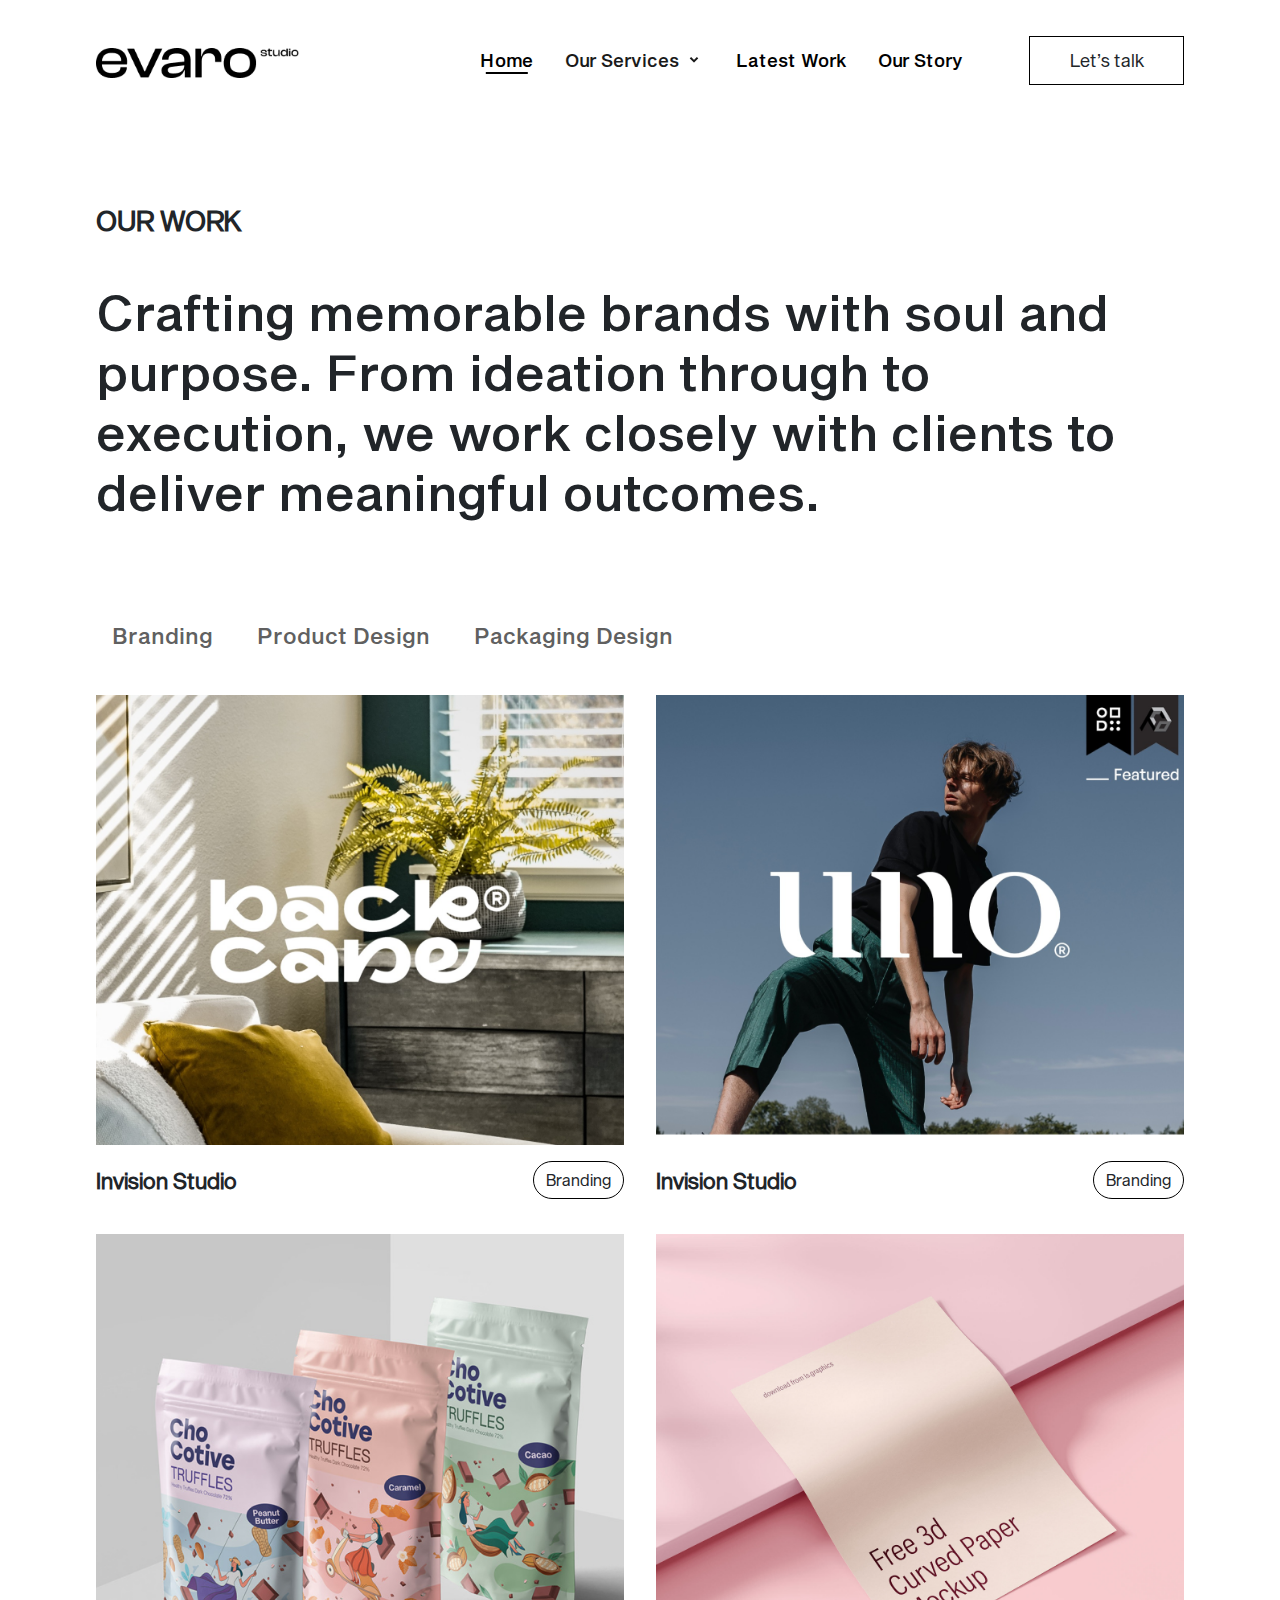
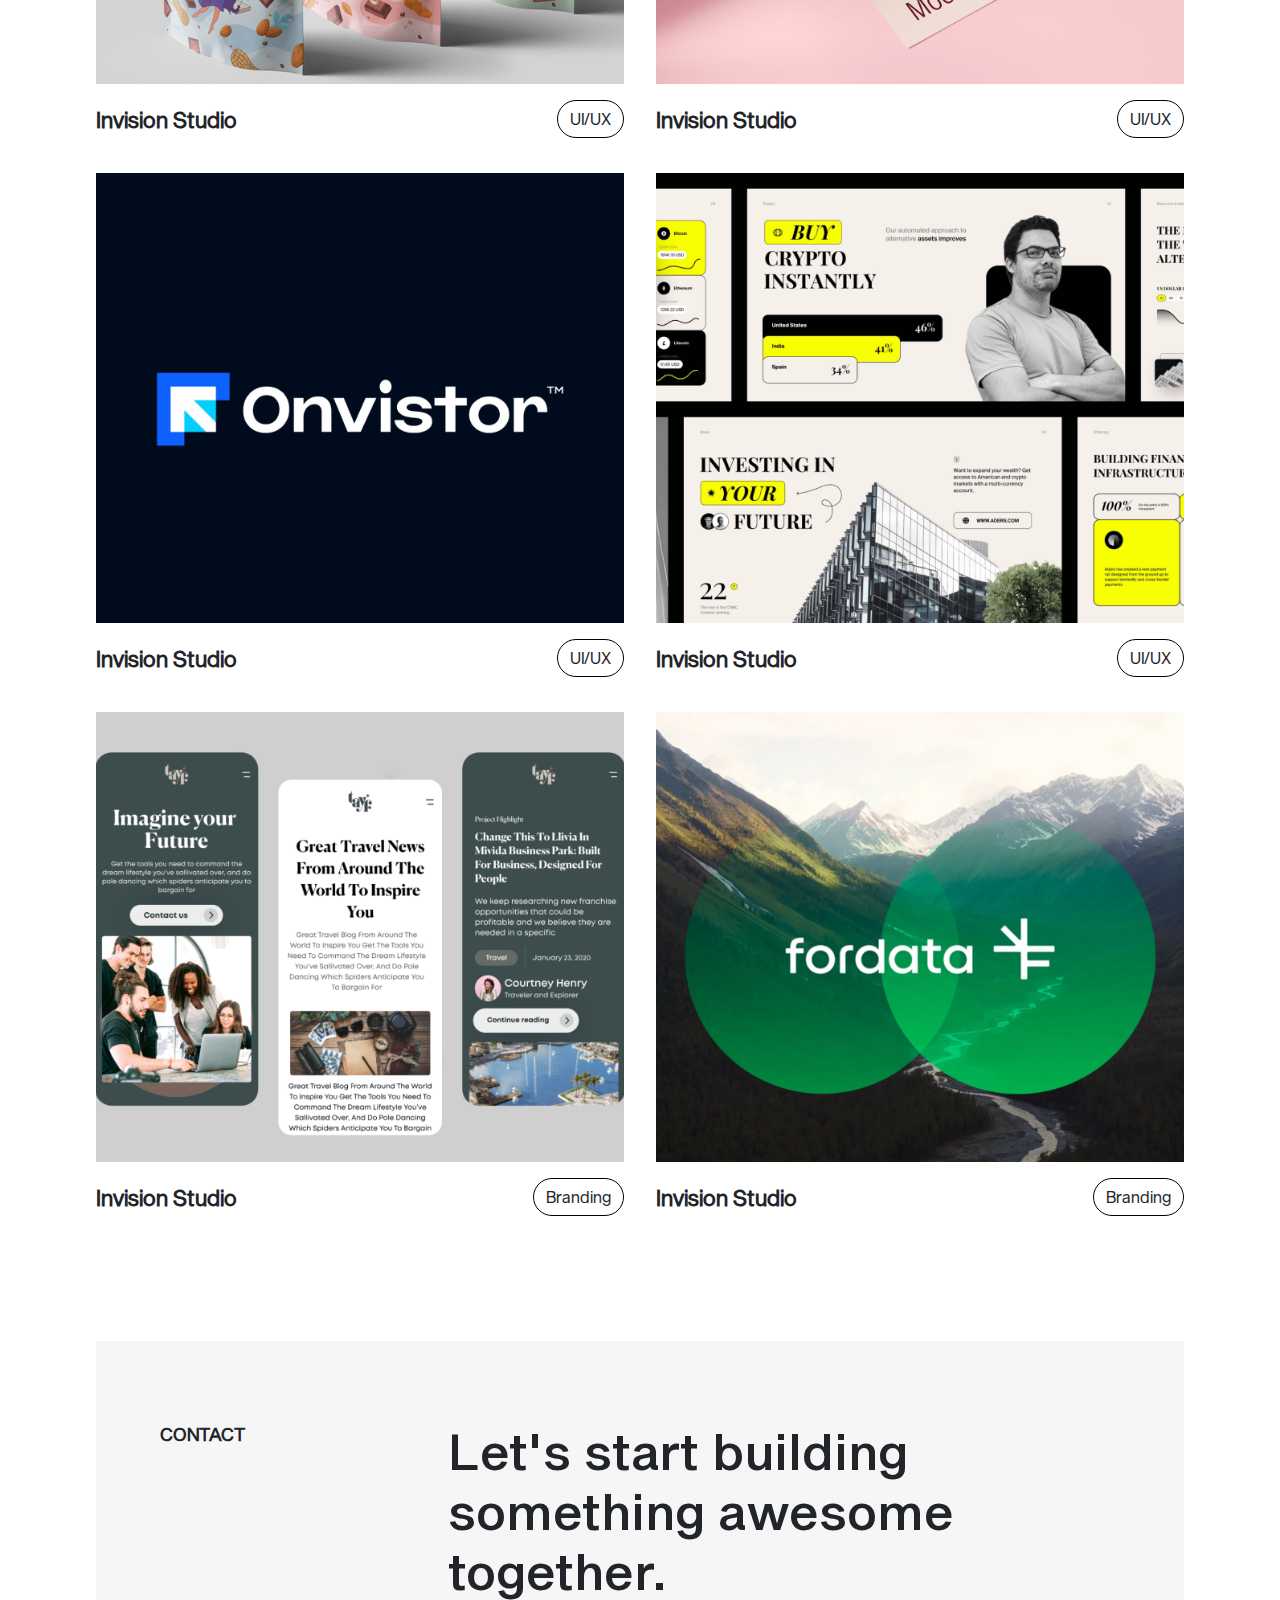
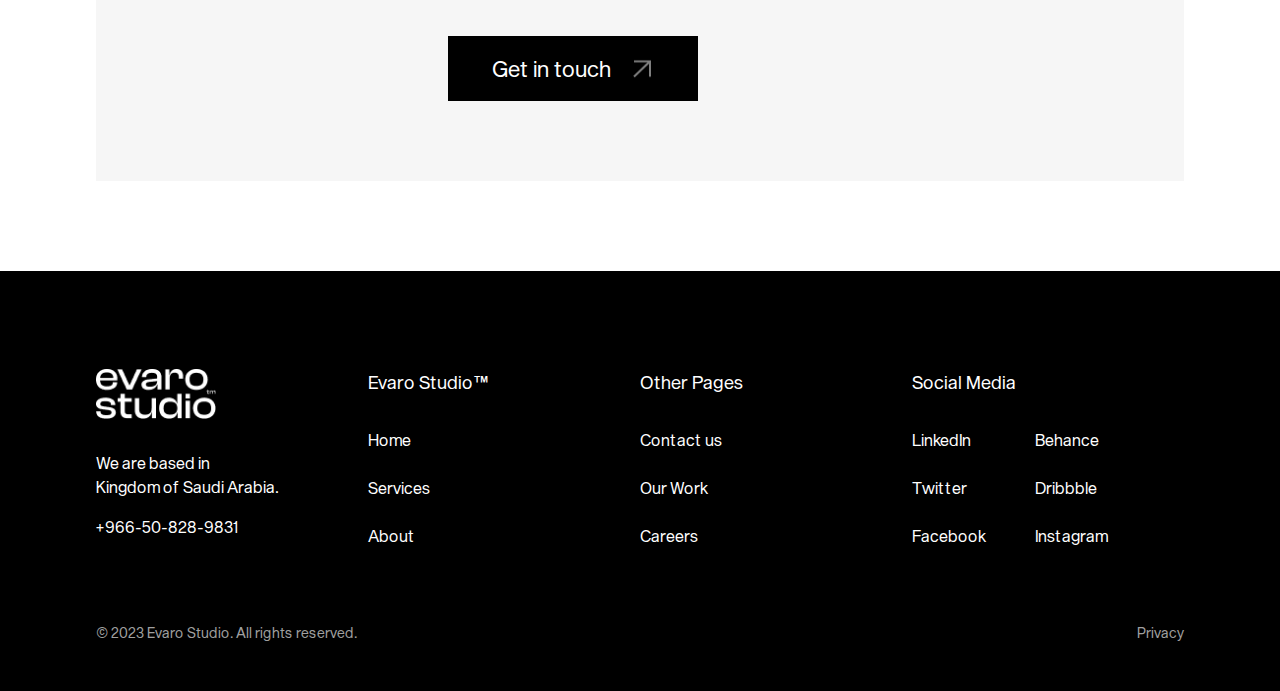
==== pages/brandinfService.html @ bf0ecfed "Done" ====
<!DOCTYPE html>
<html lang="en">

<head>
  <meta charset="UTF-8">
  <meta http-equiv="X-UA-Compatible" content="IE=edge">
  <meta name="viewport" content="width=device-width, initial-scale=1.0">
  <title>Evaro</title>
  <link rel="icon" type="image/x-icon" href="../images/favicon/Favicon.png">

  <!-- fontawsome -->
  <link rel="stylesheet" href="https://cdnjs.cloudflare.com/ajax/libs/font-awesome/6.3.0/css/all.min.css"
    integrity="sha512-SzlrxWUlpfuzQ+pcUCosxcglQRNAq/DZjVsC0lE40xsADsfeQoEypE+enwcOiGjk/bSuGGKHEyjSoQ1zVisanQ=="
    crossorigin="anonymous" referrerpolicy="no-referrer" />

  <!-- bootstrap -->
  <link rel="stylesheet" href="../libs/bootstrap/bootstrap.min.css">
  <!-- end -->

  <!-- custom -->
  <link rel="stylesheet" href="../css/style.css">
  <link rel="stylesheet" href="../css/customSpace.css">
  <link rel="stylesheet" href="../css/font.css">
  <link rel="stylesheet" href="../css/media.css">
  <!-- end -->

</head>

<body>
  <main>

    <!-- header -->
    <header>
      <div class="container h-100" data-aos="fade-down">
        <nav class="navbar navbar-expand-lg h-100">
          <div class="container-fluid p-0">
            <a class="navbar-brand p-0" href="../index.html">
              <img src="../images/evaro_studio.png" alt="evaro_studio" class="black object-contain">
              <img src="../images/Group.png" alt="evaro_studio" class="white object-contain">
            </a>
            <button class="navbar-toggler" type="button" data-bs-toggle="collapse" data-bs-target="#navbarScroll"
              aria-controls="navbarScroll" aria-expanded="false" aria-label="Toggle navigation">
              <span class="navbar-toggler-icon"></span>
              <span class="fa-solid fa-xmark"></span>
            </button>
            <div class=" collapse navbar-collapse justify-content-end" id="navbarScroll">
              <ul class="navbar-nav me-auto my-2 my-lg-0 navbar-nav-scroll" style="--bs-scroll-height: 100px;">
                <li class="nav-item font-20 position-relative">
                  <a class="text-decoration-none active" href="">
                    Home
                  </a>
                </li>
                <li class="nav-item font-20 position-relative btn-block">
                  <a class="text-decoration-none" href="">
                    Work
                  </a>
                </li>
                <li class="nav-item dropdown">
                  <a class="nav-link dropdown-toggle p-0 font-20 black-text d-flex align-items-center" href="#"
                    role="button" data-bs-toggle="dropdown" aria-expanded="false">
                    Our Services
                  </a>
                  <ul class="dropdown-menu">
                    <li><a class="dropdown-item" href="#">Branding</a></li>
                    <li><a class="dropdown-item" href="#">UX Design</a></li>
                    <li><a class="dropdown-item" href="#">Packaging Design</a></li>
                  </ul>
                </li>
                <li class="nav-item font-20 position-relative display-none">
                  <a class="text-decoration-none" href="">
                    Latest Work
                  </a>
                </li>

                <li class="nav-item font-20 position-relative display-none">
                  <a class="text-decoration-none" href="">
                    Our Story
                  </a>
                </li>

                <li class="nav-item font-20 position-relative btn-block">
                  <a class="text-decoration-none" href="">
                    Contact us
                  </a>
                </li>
                <li class="py-56 btn-block">
                  <p class="font-16 text-white">
                    We are based in
                    Kingdom of Saudi Arabia.
                  </p>
                  <p class="font-16 text-white">+966-50-828-9831</p>
                </li>

                <li class="text-white font-16 mb-24 btn-block">
                  <a href="" class="text-decoration-none text-white">LinkedIn</a>
                  <a href="" class="text-decoration-none text-white">Behance</a>
                </li>
                <li class="text-white font-16 mb-24 btn-block">
                  <a href="" class="text-decoration-none text-white">Twitter</a>
                  <a href="" class="text-decoration-none text-white">Dribbble</a>
                </li>
                <li class="text-white font-16 mb-24 btn-block">
                  <a href="" class="text-decoration-none text-white">Facebook</a>
                  <a href="" class="text-decoration-none text-white">Instagram</a>
                </li>
              </ul>
              <a class="text-decoration-none" href="">
                <button class="btn btn-lets font-20">
                  Let’s talk
                </button>
              </a>
            </div>
          </div>
        </nav>
      </div>
    </header>
    <!-- end header -->

    <!-- hero section -->
    <section class="branding-section-ourWork">
      <div class="container">
        <p class="font-32 fw-600 text-uppercase sub-title mb-40">Our work</p>
        <h1 class="line-height-80">
          Crafting memorable brands with soul and purpose. From ideation through to execution, we work closely with
          clients to deliver meaningful outcomes. </h1>
      </div>
    </section>
    <!-- end hero section -->

    <!-- Latest Work -->
    <section class="last-work">
      <div class="container">
        <div class="d-flex flex-wrap tags mb-48 without-border">
          <button class="btn tag font-24">Branding</button>
          <button class="btn tag font-24">Product Design</button>
          <button class="btn tag font-24">Packaging Design</button>
        </div>
        <div class="d-flex justify-content-between flex-wrap">
          <div class="card-image mb-48">
            <div class="container-img">
              <img src="../images/Image Wrapper.png" alt="Image Wrapper" class="object-cover">
            </div>
            <div class="d-flex justify-content-between align-items-center flex-wrap mt-16">
              <p class="font-24 mb-0">Invision Studio</p>
              <span class="font-16 tag">Branding</span>
            </div>
          </div>
          <div class="card-image mb-48">
            <div class="container-img">
              <img src="../images/Image Wrapper (3).png" alt="Image Wrapper" class="object-cover">
            </div>
            <div class="d-flex justify-content-between align-items-center flex-wrap mt-16">
              <p class="font-24 mb-0">Invision Studio</p>
              <span class="font-16 tag">Branding</span>
            </div>
          </div>
          <div class="card-image mb-48">
            <div class="container-img">
              <img src="../images/Image Wrapper (7).png" alt="Image Wrapper" class="object-cover">
            </div>
            <div class="d-flex justify-content-between align-items-center flex-wrap mt-16">
              <p class="font-24 mb-0">Invision Studio</p>
              <span class="font-16 tag">UI/UX</span>
            </div>
          </div>
          <div class="card-image mb-48">
            <div class="container-img">
              <img src="../images/Image Wrapper (1)1.png" alt="Image Wrapper" class="object-cover">
            </div>
            <div class="d-flex justify-content-between align-items-center flex-wrap mt-16">
              <p class="font-24 mb-0">Invision Studio</p>
              <span class="font-16 tag">UI/UX</span>
            </div>
          </div>
          <div class="card-image mb-48">
            <div class="container-img">
              <img src="../images/Image Wrapper (2)1.png" alt="Image Wrapper" class="object-cover">
            </div>
            <div class="d-flex justify-content-between align-items-center flex-wrap mt-16">
              <p class="font-24 mb-0">Invision Studio</p>
              <span class="font-16 tag">UI/UX</span>
            </div>
          </div>
          <div class="card-image mb-48">
            <div class="container-img">
              <img src="../images/Image Wrapper (3)1.png" alt="Image Wrapper" class="object-cover">
            </div>
            <div class="d-flex justify-content-between align-items-center flex-wrap mt-16">
              <p class="font-24 mb-0">Invision Studio</p>
              <span class="font-16 tag">UI/UX</span>
            </div>
          </div>
          <div class="card-image mb-48">
            <div class="container-img">
              <img src="../images/Image Wrapper (4)1.png" alt="Image Wrapper" class="object-cover">
            </div>
            <div class="d-flex justify-content-between align-items-center flex-wrap mt-16">
              <p class="font-24 mb-0">Invision Studio</p>
              <span class="font-16 tag">Branding</span>
            </div>
          </div>
          <div class="card-image mb-48">
            <div class="container-img">
              <img src="../images/Image Wrapper (2).png" alt="Image Wrapper" class="object-cover">
            </div>
            <div class="d-flex justify-content-between align-items-center flex-wrap mt-16">
              <p class="font-24 mb-0">Invision Studio</p>
              <span class="font-16 tag">Branding</span>
            </div>
          </div>
        </div>
      </div>
    </section>
    <!-- end Latest Work -->

    <!-- contact -->
    <section class="contact py-160">
      <div class="container">
        <p class="font-18 text-uppercase">Contact</p>
        <div class="contact-content">
          <h2 class="font-76 mb-48 line-height-80">Let's start building something awesome together.</h2>
          <a href="" class="btn-view-black font-24 text-decoration-none text-white
            d-flex justify-content-evenly align-items-center">
            <span>Get in touch</span>
            <img src="../images/icon.png" alt="vector" class="vector">
          </a>
        </div>
      </div>
    </section>
    <!-- end contact -->

    <!-- footer -->
    <footer class="footer bg-black py-48">
      <div class="container">
        <div class="py-60 d-flex flex-wrap justify-content-between">
          <div class="footer-card">
            <div class="logo mb-32">
              <img src="../images/Logo.png" alt="logo" class="object-contain">
            </div>
            <p class="font-16 text-white">
              We are based in <br>
              Kingdom of Saudi Arabia.
            </p>
            <p class="font-16 text-white">+966-50-828-9831</p>
          </div>
          <div class="footer-card display-none">
            <ul class="list-unstyled">
              <li class="text-white font-20 mb-32">Evaro Studio™</li>
              <li class="text-white font-16 mb-24">
                <a href="" class="text-decoration-none text-white">Home</a>
              </li>
              <li class="text-white font-16 mb-24">
                <a href="" class="text-decoration-none text-white">Services</a>
              </li>
              <li class="text-white font-16 mb-24">
                <a href="" class="text-decoration-none text-white">About</a>
              </li>
            </ul>
          </div>
          <div class="footer-card display-none">
            <ul class="list-unstyled">
              <li class="text-white font-20 mb-32">Other Pages</li>
              <li class="text-white font-16 mb-24">
                <a href="" class="text-decoration-none text-white">Contact us</a>
              </li>
              <li class="text-white font-16 mb-24">
                <a href="" class="text-decoration-none text-white">Our Work</a>
              </li>
              <li class="text-white font-16 mb-24">
                <a href="" class="text-decoration-none text-white">Careers</a>
              </li>
            </ul>
          </div>
          <div class="footer-card">
            <ul class="list-unstyled social-media">
              <li class="text-white font-20 mb-32">Social Media</li>
              <li class="text-white font-16 mb-24">
                <a href="" class="text-decoration-none text-white">LinkedIn</a>
                <a href="" class="text-decoration-none text-white">Behance</a>
              </li>
              <li class="text-white font-16 mb-24">
                <a href="" class="text-decoration-none text-white">Twitter</a>
                <a href="" class="text-decoration-none text-white">Dribbble</a>
              </li>
              <li class="text-white font-16 mb-24">
                <a href="" class="text-decoration-none text-white">Facebook</a>
                <a href="" class="text-decoration-none text-white">Instagram</a>
              </li>
            </ul>
          </div>
        </div>
        <div class="d-flex justify-content-between align-items-center flex-wrap">
          <p class="mb-0 font-14 gray-text-light">© 2023 Evaro Studio. All rights reserved.</p>
          <a href="" class="font-14 text-decoration-none gray-text-light">Privacy</a>
        </div>
      </div>
    </footer>
    <!-- end footer -->

  </main>


  <!-- bootstrap -->
  <script src="../libs/jQuery.js"></script>
  <script src="../libs/bootstrap/bootstrap.bundle.min.js"></script>
  <!-- end -->

  <!-- custom -->
  <script src="../js/script.js"></script>

</body>

</html>
---- css/style.css ----
* {
  padding: 0;
  margin: 0;
  box-sizing: border-box;
  font-family: Sequel_book;
}

@font-face {
  font-family: 'Sequel_Bold';
  src: url('../fonts/Sequel/Sequel Sans Heavy Body.ttf');
}

@font-face {
  font-family: 'Sequel_medium';
  src: url('../fonts/Sequel/Sequel\ Sans\ Medium\ Body.ttf');
}

@font-face {
  font-family: 'Sequel_book';
  src: url('../fonts/Sequel/Sequel Sans Book Head.ttf');
}


h1,
h2,
h3,
h4 {
  font-family: Sequel_medium;
}


img {
  width: 100%;
  height: 100%;
}

.object-contain {
  object-fit: contain;
}

.object-cover {
  object-fit: cover;
}

header {
  height: 170px;
}

header .white {
  display: none;
}

header:has(.show) .navbar-nav {
  --bs-scroll-height: auto !important;
}

.container {
  min-width: 1600px;
  /* min-width: calc(100% - 320px); */
  padding: 0;
}

header .navbar-brand {
  width: 269.236px;
  height: 40px;
}

.navbar-nav {
  display: flex;
  margin: 0 !important;
  justify-content: space-evenly;
}

header .nav-item {
  margin: 0 16px;
}

.navbar-expand-lg .navbar-collapse {
  gap: 50px;
}

.nav-item a,
header .btn-lets:is(:hover, :focus) {
  color: #000;
  font-family: Sequel_medium;
}

.btn-view-white,
header .btn-lets {
  display: flex;
  min-width: 155px;
  height: 49px;
  padding: 12px 16px;
  justify-content: center;
  align-items: center;
  border: 1px solid #000;
  border-radius: 0;
}

.nav-item a.active:before {
  content: '';
  width: 80%;
  height: 2px;
  display: block;
  position: absolute;
  background: #000;
  left: 50%;
  transform: translate(-50%, 0);
  bottom: 0px;
}

section .btn-view-black:is(:hover, :focus) {
  background-color: #000;
}

section .btn-view-white {
  height: 52px;
}

section .btn-view-black {
  display: flex;
  width: 260px;
  height: 76px;
  padding: 16px 24px;
  justify-content: center;
  align-items: center;
  background-color: #000;
  border-radius: 0;
  border: 0;
}


/* hero-section */
.hero-section h1 {
  margin-bottom: 100px;
  width: 1400px;
}

/* Our Services */
.sub-title {
  margin-bottom: 32px;
}

.card-service {
  height: 277px;
  width: calc((100% - 64px) /3);
  background-color: #F6F6F6;
  padding: 56px 48px;
  transition: background-color 0.4s ease;
}

.card-service h3 {
  margin-bottom: 32px;
}

.card-service p {
  color: #BABABA;
}

.card-service:hover h3 {
  color: #FFF;
}

.card-service:hover .arrow {
  display: flex;
  cursor: pointer;
}

.card-service:hover {
  background-color: #000;
  cursor: pointer;
}

.card-service .arrow {
  display: none;
  width: 50px;
  height: 50px;
  justify-content: center;
  align-items: center;
  border-radius: 100px;
  background: #FFF;
  padding: 20px;
  position: absolute;
  right: 48px;
  bottom: 40px;
}

/* last-work */
.our-story .inner-box,
.last-work .card-image {
  width: calc((100% - 32px)/2);
}

.container-img {
  width: 784px;
  height: 560px;
}

.card-image p {
  font-weight: bold;
}

.btn.tag,
.last-work .card-image .tag {
  display: flex;
  padding: 6px 12px;
  flex-direction: column;
  justify-content: center;
  align-items: center;
  border-radius: 500px;
  border: 1px solid #000;
}

/* our-story */
.our-story h3.font-32 {
  margin: 40px 0;
}

.btn-view-black .vector {
  width: 24px;
  height: 24px;
}

.our-story p {
  width: 90%;
}

/* contact */
.contact .container {
  background-color: #F6F6F6;
  padding: 80px 64px;
  display: flex;
  justify-content: space-between;
  gap: 32px;
  flex-wrap: wrap;
}

.contact .container>p {
  width: 316px;
  display: flex;
  font-weight: bold;
}

.contact .contact-content {
  width: 1124px;
}

/* footer */
.footer .footer-card {
  width: calc((100% - 96px)/4);
}

.footer .logo {
  width: 120px;
  height: 50px;
}

.footer .social-media a {
  min-width: 120px;
  display: inline-block;
}

/* category */
/*  We bringing ideas to life */
.tags {
  gap: 12px;
}

.w-60 {
  width: 60%;
}

.btn.tag {
  height: 50px;
  padding: 6px 16px;
}

.btn.tag.active {
  background-color: #E0E0E0;
}

.without-border .btn.tag {
  color: #606060;
  font-family: Sequel_medium;
  border: 0;
}

.without-border .btn.tag.active {
  background-color: transparent;
  color: #000;
}

/* contact-us page */
.contact-us .box-content {
  width: 630px;
}

.contact-us .container {
  gap: 96px;
}

.contact-us .form {
  padding: 64px;
}

.bg-gray {
  background-color: #F5F5F5;
}

.form-control {
  outline: 0;
  box-shadow: none;
  border: 0;
  border-radius: 0;
  padding: 20px 24px;
  margin-bottom: 32px;
  height: 70px;
}

.form button {
  height: 70px;
}

textarea.form-control {
  height: 200px;
}

.contact-us .sub-title {
  margin-bottom: 26px;
}

.line-height-60 {
  line-height: 60px;
}

.line-height-80 {
  line-height: 80px;
}

.line-height-26 {
  line-height: 26px;
}

.line-height-38 {
  line-height: 38px;
}

.question .text {
  padding: 96px 0;
}

.question {
  padding-bottom: 160px;
  background: #F5F5F5;
}

.accordion-button:not(.collapsed)::after {
  transform: rotate(45deg);
}

.accordion-button:not(.collapsed)::after,
.accordion-button::after {
  background-image: url(../images/ri_add-fill.png);
  border-radius: 500px;
  background-color: #F9F9F9;
  width: 36px;
  height: 36px;
  background-position: 50%;
}

.faq-text {
  width: 686px;
}

.faq-text h2 {
  width: 333px;
}

.question .faq {
  gap: 48px;
}

.question .accordion {
  width: 866px;
}

.accordion-button:not(.collapsed),
.accordion .accordion-button:focus,
.accordion .accordion-header,
.accordion .accordion-item,
.accordion-button {
  box-shadow: none;
  background-color: transparent;
}

.accordion-item {
  padding: 32px 0 !important;
  border-bottom: 1px solid #ECECEC;
}

.accordion-item:first-of-type {
  padding-top: 0 !important;
}

.question .accordion .accordion-body {
  padding-top: 32px !important;
}

/* Branding */
.branding-section {
  padding: 130px 0;
}

.branding {
  padding: 80px 0 40px 0;
}

.cards-brand {
  gap: 60px 48px;
}

.cards-brand .card-brand {
  width: calc((100% - 48px) / 2);
}

header .navbar-nav {
  --bs-scroll-height: auto !important;
}

.navbar-toggler:focus,
.navbar-toggler {
  border: 0;
  box-shadow: none;
}

.image-small {
  display: none;
}

.btn-block {
  display: none;
}

.navbar-expand-lg .navbar-nav .dropdown-menu {
  border-radius: 0;
  padding: 0;
}

.navbar-expand-lg .navbar-nav .dropdown-menu a {
  padding: 10px 16px;
}

.dropdown-item:is(:hover, :focus) {
  background-color: #F6F6F6;
  color: #000;
}

.dropdown-toggle::after {
  display: inline-block;
  margin-left: 0.255em;
  vertical-align: 0.255em;
  border: 0;
  content: "";
  background-image: url(../images/dropdown.png);
  background-repeat: no-repeat;
  width: 20px;
  height: 20px;
  background-position: center;
  transition: transform 0.3s ease;
}

.nav-item.dropdown:has(.show) .dropdown-toggle::after {
  transform: rotate(180deg);
  transition: transform 0.3s ease;
}

/* scroll */
/* width */
::-webkit-scrollbar {
  width: 4px;
}

/* Track */
::-webkit-scrollbar-track {
  box-shadow: inset 0 0 5px grey;
  border-radius: 10px;
}

/* Handle */
::-webkit-scrollbar-thumb {
  background: #000;
  border-radius: 10px;
}

/* Handle on hover */
::-webkit-scrollbar-thumb:hover {
  background: #000;
}

.faq-text p {
  margin-bottom: 16px;
}


/* project */
.image-hero {
  height: 1000px;
  margin-top: 50px;
}

.project-box-text {
  padding: 140px 100px;
}

.project-box-text h2 {
  font-size: 96px;
  margin-bottom: 110px;
}

.project-box-text h4 {
  margin-bottom: 36px;
}

.project-box-text p.gray {
  color: #606060;
}

.gap-70 {
  gap: 70px;
}

.image-box {
  height: 1050px;
}

.branding-section-ourWork {
  padding: 130px 0 80px 0;
}
---- css/customSpace.css ----
/* space */
.py-60 {
  padding: 60px 0;
}

.py-80 {
  padding: 80px 0;
}

.mb-48 {
  margin-bottom: 48px;
}

.mb-32 {
  margin-bottom: 32px;
}

.mb-24 {
  margin-bottom: 24px;
}

.py-48 {
  padding: 48px 0;
}

.mb-60 {
  margin-bottom: 60px;
}

.mt-60 {
  margin-top: 60px;
}

.mt-16 {
  margin-top: 16px;
}

.mb-40 {
  margin-bottom: 40px;
}

.mb-24 {
  margin-bottom: 24px;
}

.mb-80 {
  margin-bottom: 80px;
}

.py-120 {
  padding: 120px 0;
}

.py-160 {
  padding: 160px 0;
}

.py-56 {
  padding: 56px 0;
}

.mb-140 {
  margin-bottom: 140px;
}
---- css/font.css ----
.black-text:is(:hover, :focus),
.black-text {
  color: #1A1A1A !important;
}

.gray-text:is(:hover, :focus),
.gray-text {
  color: #595959;
}

.gray-text-light:is(:hover, :focus),
.gray-text-light {
  color: #A0A0A0;
}

.font-10 {
  font-size: 10px;
}

.font-12 {
  font-size: 12px;
}

.font-14 {
  font-size: 14px;
}

.font-16 {
  font-size: 16px;
}

.font-18 {
  font-size: 18px;
}

.font-20 {
  font-size: 20px;
}

.font-22 {
  font-size: 22px;
}

.font-24 {
  font-size: 24px;
}

.font-26 {
  font-size: 26px;
}

.font-28 {
  font-size: 28px;
}

.font-30 {
  font-size: 30px;
}

.font-32 {
  font-size: 32px;
}

.font-36 {
  font-size: 36px;
}

h2,
.font-40 {
  font-size: 40px;
}

.font-46 {
  font-size: 46px;
}

.font-48 {
  font-size: 48px;
}

.font-55 {
  font-size: 55px;
}


/* heading */
.font-76,
h1 {
  font-size: 76px;
}

.fw-600 {
  font-weight: 600;
}
---- css/media.css ----
@media (max-width: 1799.98px) {
  .image-hero {
    height: 900px;
  }

  .project-box-text {
    padding: 100px 80px;
  }

  .image-box.mb-140 {
    margin-bottom: 100px;
  }

  .image-box.mb-80 {
    margin-bottom: 60px;
  }

  .project-box-text h2 {
    font-size: 86px;
    margin-bottom: 90px;
  }

  .contact.py-160 {
    padding: 100px 0;
  }

  .container {
    width: 85%;
    min-width: 85%;
  }

  .hero-section h1 {
    width: 90%;
  }

  .font-76,
  h1 {
    font-size: 67px;
  }

  .line-height-80 {
    line-height: 70px;
  }

  .container-img {
    width: 100%;
    height: 500px;
  }

  .contact .container {
    gap: 0;
  }

  .contact .container>p {
    width: 25%;
  }

  .contact .contact-content {
    width: 70%;
  }

  .card-service {
    min-height: 300px;
    height: auto;
  }
}

@media (max-width: 1699.98px) {
  .image-hero {
    height: 800px;
  }

  .image-box {
    height: 850px;
  }

  .strategy h2.mb-80 {
    margin-bottom: 70px;
  }

  .contact-us .box-content {
    width: 35%;
  }

  .font-46 {
    font-size: 40px;
  }

  .line-height-60 {
    line-height: 45px;
  }

  .line-height-60.font-46 {
    padding: 40px 0;
  }

  .hero-section h1 {
    width: 100%;
    margin-bottom: 70px;
  }

  .font-76,
  h1 {
    font-size: 55px;
  }

  .card-service h3 {
    margin-bottom: 25px;
  }

  .card-service {
    min-height: 230px;
    padding: 35px 25px;
  }

  .font-28 {
    font-size: 26px;
  }

  .mb-60 {
    margin-bottom: 40px;
  }

  .our-story h3.font-32 {
    margin: 35px 0;
  }

  .font-32 {
    font-size: 28px;
  }

  header .navbar-brand {
    width: auto;
    height: 35px;
  }

  header {
    height: 150px;
  }
}

@media (max-width: 1549.98px) {
  .hero-section h1.mt-60 {
    margin-top: 25px;
  }

  .project-box-text h2 {
    font-size: 76px;
    margin-bottom: 60px;
  }

  .gap-70 {
    gap: 50px;
  }

  .image-box {
    height: 750px;
  }

  .contact.py-160 {
    padding: 90px 0;
  }

  .project-box-text {
    padding: 80px 60px;
  }

  .image-box.mb-140 {
    margin-bottom: 80px;
  }

  .image-box.mb-80 {
    margin-bottom: 40px;
  }

  .image-hero {
    height: 600px;
  }

  .strategy h2.mb-80 {
    margin-bottom: 60px;
  }

  .cards-brand {
    gap: 50px 40px;
  }

  .branding-section-ourWork {
    padding: 80px 0 80px 0;
  }

  .branding-section {
    padding: 80px 0 48px 0;
  }

  .text .font-46,
  .contact-us .font-46 {
    font-size: 30px;
  }

  .faq-text {
    width: 30%;
  }

  .question .accordion {
    width: 65%;
  }

  .question .text {
    padding: 80px 0 56px 0;
  }

  .faq-text h2 {
    width: 100%;
  }

  .contact-us .form {
    padding: 50px;
  }

  .form-control {
    height: 65px;
  }

  .our-story .inner-box,
  .last-work .card-image {
    width: calc(97% / 2);
  }

  header {
    height: 120px;
  }

  header .navbar-brand {
    height: 30px;
  }

  .py-60 {
    padding: 50px 0;
  }

  .font-28 {
    font-size: 24px;
  }

  .card-service h3 {
    margin-bottom: 16px;
  }

  .font-20 {
    font-size: 18px;
  }

  .font-48 {
    font-size: 46px;
  }

  /* .sub-title {
    margin-bottom: 16px;
  } */

  .container-img {
    height: 450px;
  }

  .mb-48 {
    margin-bottom: 35px;
  }

  .font-24 {
    font-size: 22px;
  }

  section .btn-view-black {
    width: 250px;
    height: 65px;
  }

  section .btn-view-white {
    height: 50px;
  }

  .font-76,
  .line-height-80 {
    line-height: 60px;
  }

  .mb-60 {
    margin-bottom: 32px;
  }

}

@media (max-width: 1399.98px) {
  .strategy h2.mb-80 {
    margin-bottom: 50px;
  }

  .project-box-text h2 {
    font-size: 56px;
    margin-bottom: 40px;
  }

  .image-box {
    height: auto;
  }

  .font-76,
  h1 {
    font-size: 50px;
  }

  .card-service {
    min-height: 200px;
    width: calc(97% /2);
    margin-bottom: 2rem;
  }

  .our-story .inner-box,
  .last-work .card-image {
    width: calc(97% / 2);
  }

  .footer .footer-card {
    width: calc(100%/4);
  }

  .font-48 {
    font-size: 40px;
  }

}

@media (max-width: 1199.98px) {
  .strategy h2.mb-80 {
    margin-bottom: 40px;
  }

  .cards-brand {
    gap: 40px 30px;
  }

  .navbar-expand-lg .navbar-collapse {
    gap: 10px;
  }

  .question .accordion,
  .faq-text {
    width: 100%;
  }

  .font-76,
  h1 {
    font-size: 40px;
  }

  .font-76,
  .line-height-80 {
    line-height: 45px;
  }

  .hero-section h1 {
    margin-bottom: 50px;
  }

  .py-60 {
    padding: 40px 0;
  }

  header .navbar-brand {
    height: 25px;
  }

  section .btn-view-black {
    height: 60px;
  }

  .without-border .btn.tag {
    font-size: 14px;
    padding: 0 !important;
  }

  .without-border.tags {
    gap: 20px;
  }

  .font-24 {
    font-size: 20px;
  }

  .font-48 {
    font-size: 35px;
  }

  .container-img {
    height: 380px;
  }

  .tag {
    font-size: 14px;
  }

  .our-story .flex-wrap {
    flex-direction: column-reverse;
  }

  .our-story .inner-box:first-child {
    width: 100%;
  }

  .our-story .inner-box:last-child {
    margin: 2rem auto;
  }

  .contact .contact-content,
  .contact .container>p {
    width: 100%;
  }

  .footer .footer-card {
    width: calc(97%/2);
    margin-bottom: 1rem;
  }

  .contact.py-160 {
    padding: 80px 0;
  }
}

@media (max-width: 991.98px) {
  .image-hero {
    height: 500px;
  }

  .project-box-text h2 {
    font-size: 46px;
  }

  .branding {
    padding-top: 30px;
  }

  .strategy .sub-title {
    font-size: 14px;
  }

  .strategy h2.mb-80 {
    font-size: 36px;
  }

  .strategy .card-brand p.font-20 {
    font-size: 16px;
  }

  .strategy h3.mb-24 {
    font-size: 20px;
  }

  .w-60 {
    width: 100%;
  }

  .line-height-38 {
    line-height: 25px;
  }

  .contact-us .form,
  .box-content {
    width: 100% !important;
  }

  main {
    position: relative;
  }

  header {
    position: sticky;
    top: 0;
    z-index: 11111;
    background: #fff;
  }

  /* toogle */
  nav:not(:has(.show)) .fa-xmark {
    display: none;
  }

  .fa-xmark {
    color: #fff;
  }

  header:has(.show) {
    background-color: #000;
    overflow-y: auto;
  }

  nav:has(.show) .navbar-toggler-icon {
    display: none;
  }

  header:has(.show) .btn-lang {
    border: 0;
    padding: 0;
    color: #fff !important;
    margin: 22px 0 !important;
    width: auto;
    height: auto;
    font-size: 22px;
  }

  header:has(.show) .btn-lets {
    background-color: #fff;
    color: #000;
    width: 100%;
    margin: 22px 0 48px 0 !important;
  }

  header:has(.show) .navbar .nav-item a {
    color: #fff !important;
  }

  header:has(.show) .navbar {
    align-items: baseline;
  }

  header:has(.show) .navbar,
  header:has(.show) {
    background-color: #000;
    height: 100vh;
    color: #fff;
  }

  header:has(.show) {
    position: fixed;
    z-index: 11;
    width: 100%;
  }

  header:has(.show) .navbar-nav {
    background-color: #000;
    --bs-scroll-height: auto !important;
  }

  header:has(.show) .navbar-collapse {
    margin-top: 2rem;
  }

  header:has(.show) .navbar>.container-fluid {
    margin-top: 1rem;
  }

  header:has(.show) img.white {
    display: block;
  }

  header:has(.show) img.black {
    display: none;
  }

  header:has(.show) .navbar-collapse .dropdown-toggle,
  header:has(.show) .navbar-collapse .nav-item {
    font-size: 22px;
  }

  header:has(.show) .navbar-collapse .nav-item {
    margin: 16px 0;
  }

  header:has(.show) .btn-lang.navbar-nav .dropdown-item span {
    color: #000;
  }

  header:has(.show) .navbar .nav-item a.dropdown-item {
    padding: 16px 0;
  }

  header:has(.show) .navbar li:last-child a.dropdown-item {
    padding-bottom: 0;
  }

  .dropdown-item:is(:hover, :focus) {
    background-color: transparent !important;
  }

  .font-76,
  h1 {
    font-size: 30px;
  }

  .font-76,
  .line-height-80 {
    line-height: 40px;
  }

  .hero-section h1 {
    margin-bottom: 40px;
  }

  section .btn-view-white {
    height: 40px;
    font-size: 14px;
  }

  .font-48 {
    font-size: 26px;
  }

  .font-18 {
    font-size: 16px;
  }

  .container-img {
    height: 280px;
  }

  .nav-item.dropdown .dropdown-toggle {
    justify-content: space-between;
  }

  .nav-item {
    overflow: hidden;
  }

  .nav-item .dropdown-menu {
    background-color: transparent;
    opacity: 0.800000011920929;
  }

  .dropdown-toggle::after {
    background-image: url(../images/dropdown1.png);
  }

  .navbar-collapse a.text-white {
    width: 49%;
    display: inline-block;
    opacity: 0.800000011920929;
  }

  /* main:not(:has(.collapsed)) {
    display: none;
  } */
}

@media (max-width: 767.98px) {
  .contact.py-160 {
    padding: 48px 0 67px 0;
  }

  .project-box-text h2 {
    font-size: 32px;
    margin-bottom: 32px;
  }

  .project-box-text p.font-24 {
    font-size: 16px;
  }

  .project-box-text h4 {
    font-size: 20px;
  }

  .project-box-text {
    padding: 50px 20px;
  }

  .image-box.mb-140 {
    margin-bottom: 50px;
  }

  .image-box.mb-80 {
    margin-bottom: 20px;
  }

  .gap-70 {
    gap: 30px;
  }

  .image-hero {
    height: 400px;
  }

  .strategy h2.mb-80 {
    margin-bottom: 40px;
  }

  .branding {
    padding-top: 0;
  }

  .cards-brand {
    gap: 20px;
  }

  .py-120 {
    padding: 56px 0;
  }

  .branding-section h1 {
    font-size: 26px;
    margin-bottom: 0;
  }

  .branding-section .font-32 {
    font-size: 18px;
    margin-bottom: 12px;
  }

  .branding-section-ourWork,
  .branding-section {
    padding: 40px 0 48px 0
  }

  .faq-text p {
    margin-bottom: 32px;
  }

  .contact-us .container {
    gap: 40px;
  }

  .container {
    width: 85%;
  }

  header .navbar-brand {
    width: 130px;
    height: 19.314px;
  }

  h1,
  .font-76 {
    font-size: 32px;
  }

  .line-height-80 {
    line-height: 30px;
  }

  .hero-section h1 {
    margin-bottom: 48px;
  }

  .font-24 {
    font-size: 20px;
  }

  .hero-section .btn-view-black {
    width: 100%;
    height: 60px;
  }

  .card-service {
    min-height: 238px;
    height: auto;
    width: 100%;
    padding: 32px 20px;
    margin-bottom: 20px;
  }


  .container-img {
    width: 100%;
    height: 236px;
  }

  .py-60 {
    padding: 22px 0;
  }

  .font-20 {
    font-size: 16px;
  }

  .card-service .arrow {
    right: 20px;
    bottom: 32px;
    width: 40px;
    height: 40px;
    padding: 16px;
  }

  .cards-brand .card-brand {
    width: 100%;
  }

  .project-box-text h4 {
    margin-bottom: 22px;
  }
}

@media (max-width: 575.98px) {
  .image-hero {
    height: 300px;
    margin-top: 0;
  }

  .gap-70 {
    gap: 15px;
  }

  .strategy .card-brand p.font-20 {
    margin-bottom: 32px;
  }

  .cards-brand {
    gap: 0;
  }

  .strategy h3.mb-24 {
    margin-bottom: 16px;
  }

  .strategy h2.mb-80 {
    margin-bottom: 32px;
  }

  .container {
    width: 87%;
    min-width: 87%;
  }

  .navbar-toggler {
    padding: 0;
  }

  .mt-60 {
    margin-top: 20px;
  }

  .btn.tag {
    height: 30px;
  }

  .question .accordion .accordion-body {
    padding-top: 24px !important;
  }

  .contact-us.py-80 {
    padding: 40px 0 80px 0;
  }

  .contact-us .container {
    gap: 0;
  }

  .question .font-76 {
    font-size: 56px;
    line-height: 60px !important;
  }

  .question h2 {
    margin: 0;
  }

  .question .faq {
    gap: 16px;
  }

  .question {
    padding-bottom: 70px;
  }

  .accordion-item {
    padding: 32px 0 !important;
  }

  .contact-us .form {
    padding: 32px 20px;
  }

  .form-control {
    height: 50px;
  }

  .question .text {
    padding: 10px 0 70px 0;
  }

  .accordion-item:last-of-type {
    border: 0;
  }

  .contact-us .font-46 {
    line-height: 30px;
    padding: 16px 0;
  }

  .contact-us .font-46,
  .text .font-46 {
    font-size: 24px;
  }

  .accordion-button:not(.collapsed)::after,
  .accordion-button::after,
  .question {
    background-color: #fff;
  }

  .accordion-button:not(.collapsed)::after,
  .accordion-button::after {
    border: 1px solid #000;
    width: 32px;
    height: 32px;
  }

  .accordion .font-28 {
    font-size: 20px;
  }

  .image-large {
    display: none;
  }

  .our-story .inner-box,
  .last-work .card-image {
    width: 100%;
  }

  .image-small {
    display: block;
  }

  .card-service {
    min-height: 217px;
  }

  .display-none {
    display: none !important;
  }

  .tag {
    font-size: 12px;
  }

  .mb-48 {
    margin-bottom: 32px;
  }

  .btn-block {
    display: block;
    width: 100% !important;
  }

  .our-story .inner-box:last-child {
    margin: 0 auto 48px auto;
  }

  .our-story h3.font-32 {
    margin: 20px 0;
    font-size: 18px;
  }

  .our-story p {
    width: 100%;
    font-size: 14px;
  }

  .contact .container {
    padding: 48px 32px;
  }

  .contact .container a {
    width: 100% !important;
  }

  .footer .gray-text-light {
    margin-bottom: 16px !important;
  }

  .footer .gray-text-light,
  .footer .footer-card {
    width: 100%;
  }

  .footer .social-media a {
    min-width: 49%;
  }

  header {
    height: 80px;
    margin-bottom: 1rem;
  }

  .hero-section h1 {
    margin-top: 20px;
  }
}
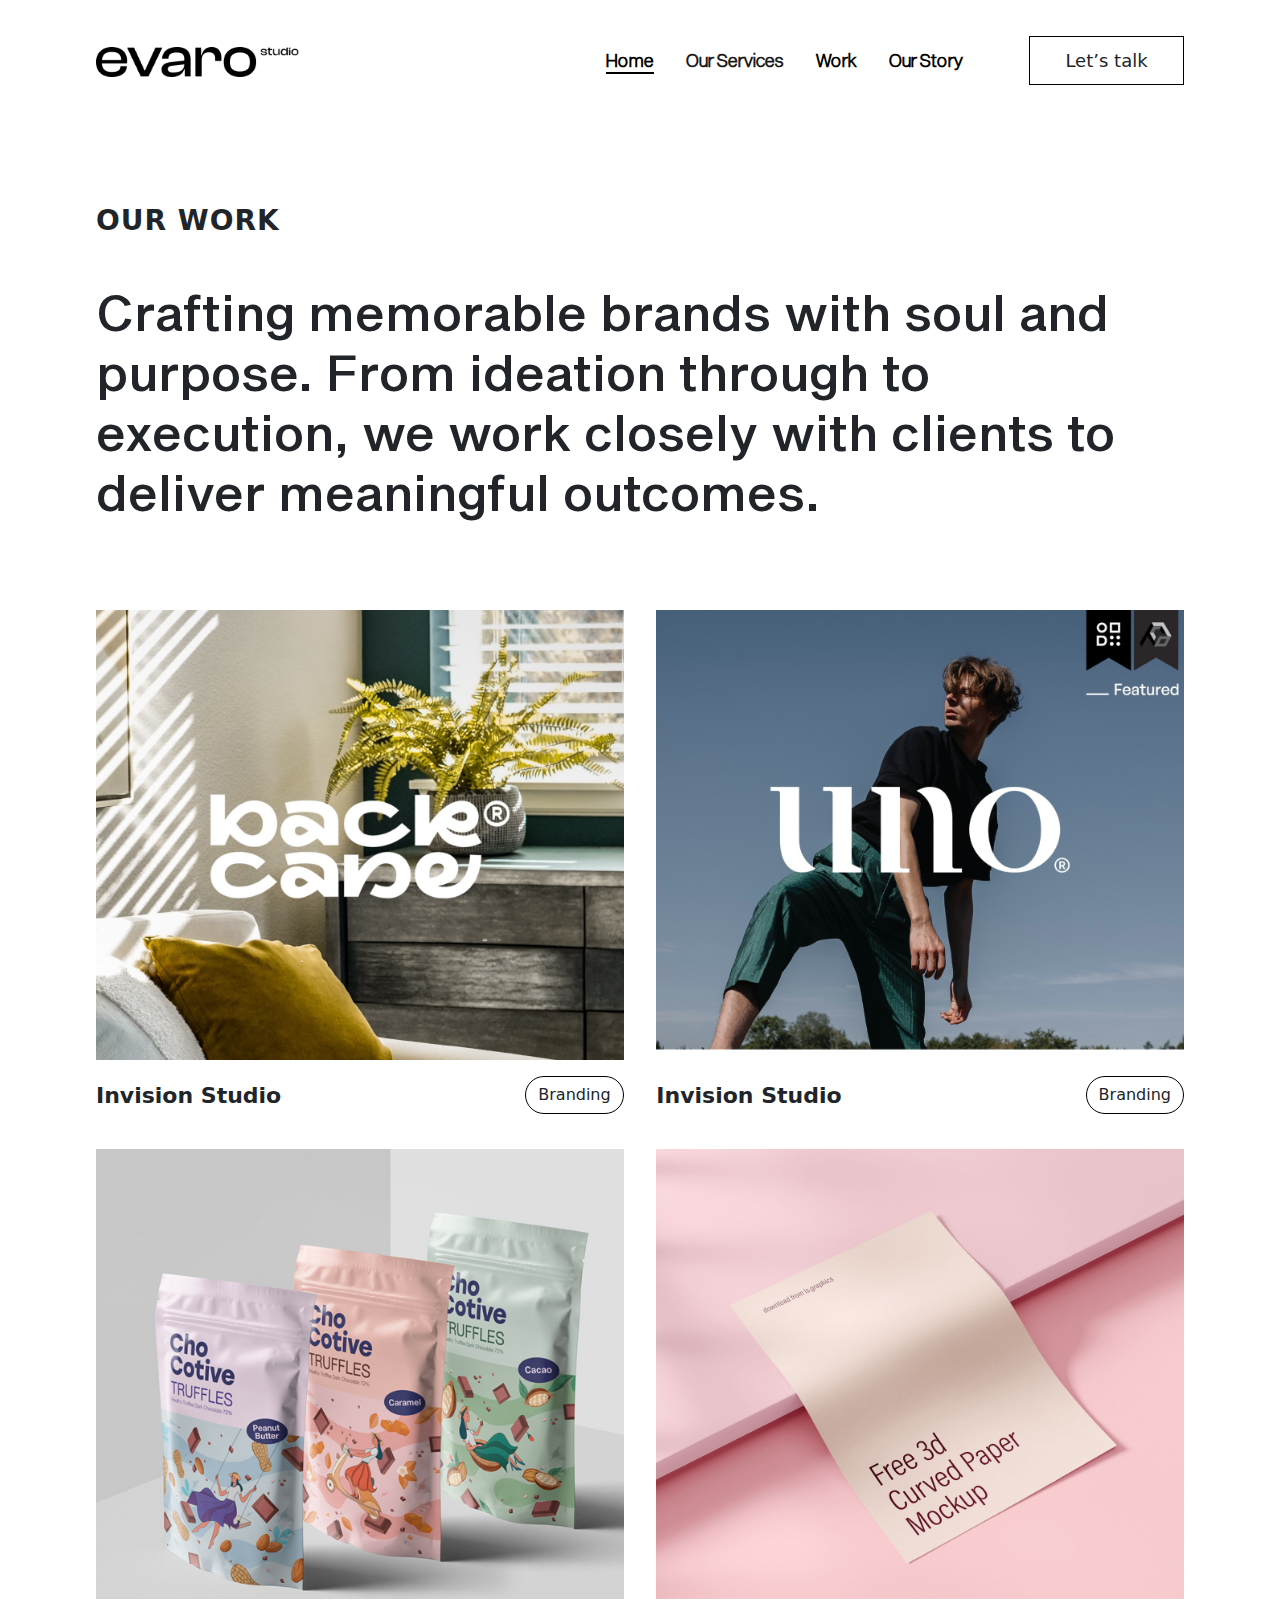
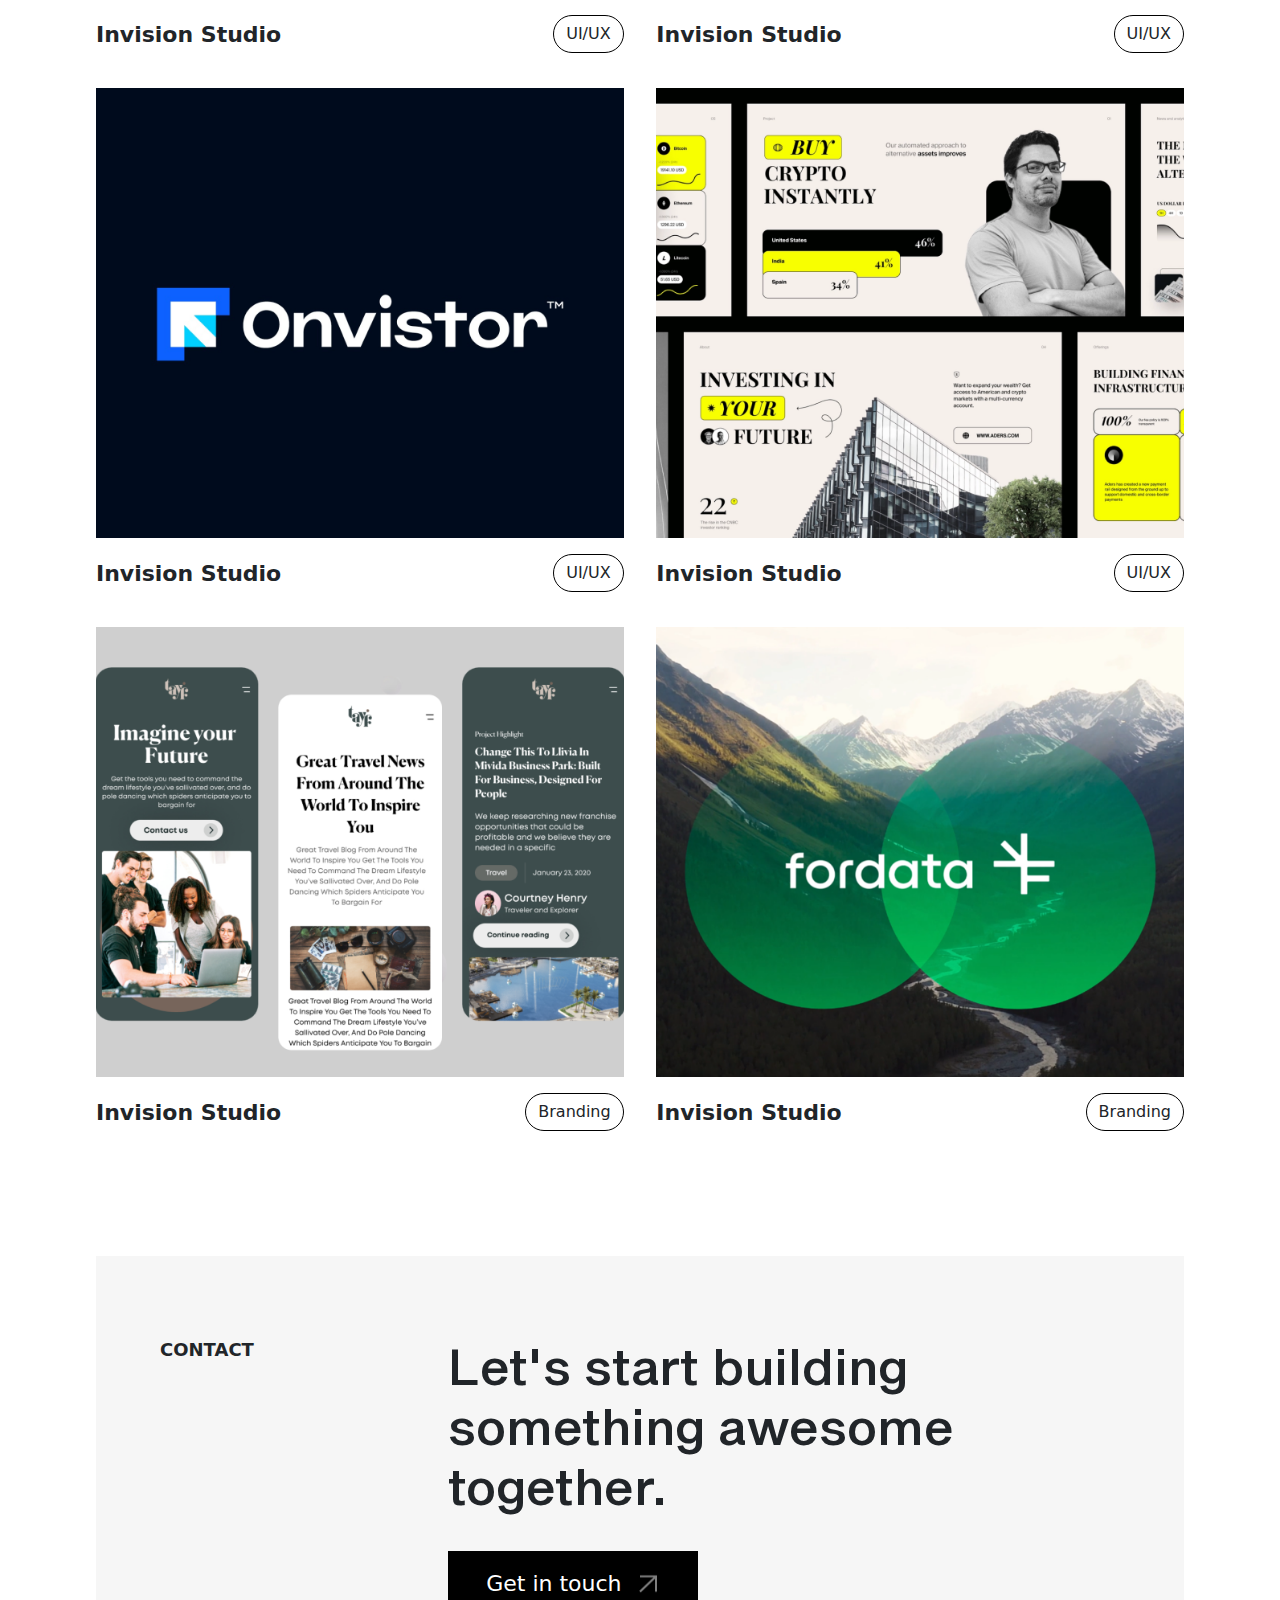
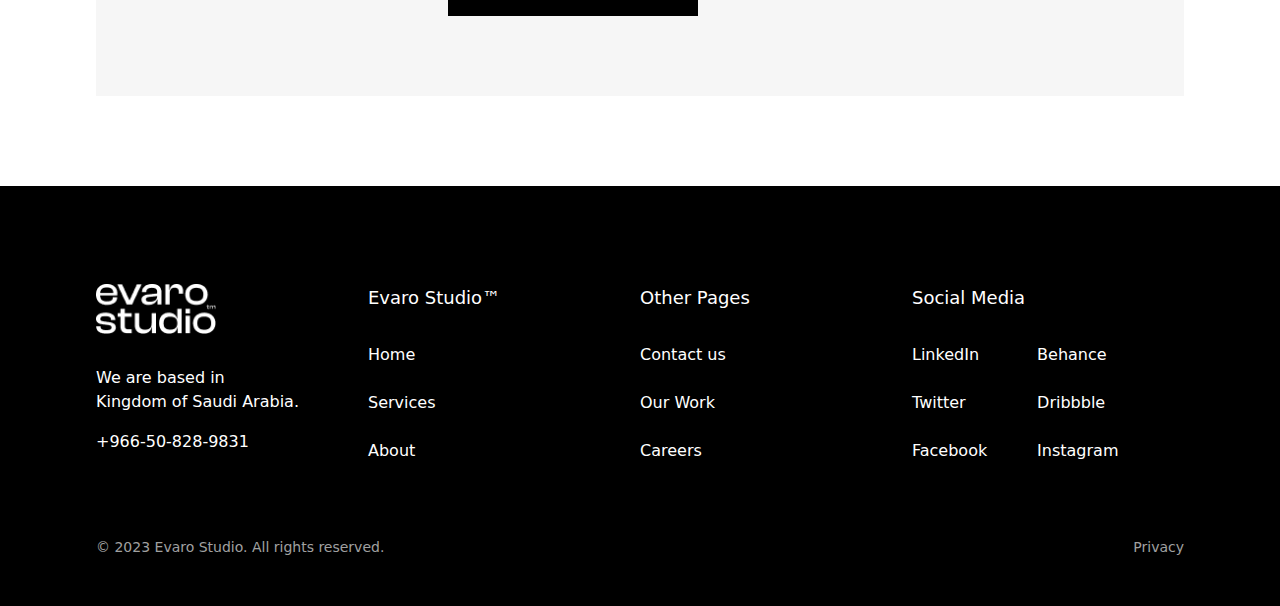
==== commit 92361209: "first commit" ====
--- a/pages/brandinfService.html
+++ b/pages/brandinfService.html
@@ -56,7 +56,7 @@
                   </a>
                 </li>
                 <li class="nav-item dropdown">
-                  <a class="nav-link dropdown-toggle p-0 font-20 black-text d-flex align-items-center" href="#"
+                  <a class="nav-link p-0 font-20 black-text d-flex align-items-center" href="#"
                     role="button" data-bs-toggle="dropdown" aria-expanded="false">
                     Our Services
                   </a>
@@ -68,7 +68,7 @@
                 </li>
                 <li class="nav-item font-20 position-relative display-none">
                   <a class="text-decoration-none" href="">
-                    Latest Work
+                    Work
                   </a>
                 </li>
 
@@ -130,11 +130,11 @@
     <!-- Latest Work -->
     <section class="last-work">
       <div class="container">
-        <div class="d-flex flex-wrap tags mb-48 without-border">
+        <!-- <div class="d-flex flex-wrap tags mb-48 without-border">
           <button class="btn tag font-24">Branding</button>
           <button class="btn tag font-24">Product Design</button>
           <button class="btn tag font-24">Packaging Design</button>
-        </div>
+        </div> -->
         <div class="d-flex justify-content-between flex-wrap">
           <div class="card-image mb-48">
             <div class="container-img">
--- a/css/style.css
+++ b/css/style.css
@@ -1,3 +1,4 @@
+// style.css
 * {
   padding: 0;
   margin: 0;
@@ -20,6 +21,11 @@
   src: url('../fonts/Sequel/Sequel Sans Book Head.ttf');
 }
 
+@font-face {
+  font-family: 'Sequel_light';
+  src: url('../fonts/Sequel/Sequel Sans Light Disp.ttf');
+}
+
 
 h1,
 h2,
@@ -82,7 +88,8 @@
 .nav-item a,
 header .btn-lets:is(:hover, :focus) {
   color: #000;
-  font-family: Sequel_medium;
+  font-family: Sequel_light;
+  font-weight: 600;
 }
 
 .btn-view-white,
@@ -99,7 +106,7 @@
 
 .nav-item a.active:before {
   content: '';
-  width: 80%;
+  width: 100%;
   height: 2px;
   display: block;
   position: absolute;
@@ -139,6 +146,7 @@
 /* Our Services */
 .sub-title {
   margin-bottom: 32px;
+  letter-spacing: 1px;
 }
 
 .card-service {
@@ -535,4 +543,13 @@
 
 .branding-section-ourWork {
   padding: 130px 0 80px 0;
+}
+
+.dropdown:hover>.dropdown-menu {
+  display: block;
+}
+
+.dropdown>.dropdown-toggle:active {
+  /*Without this, clicking will make it sticky*/
+    pointer-events: none;
 }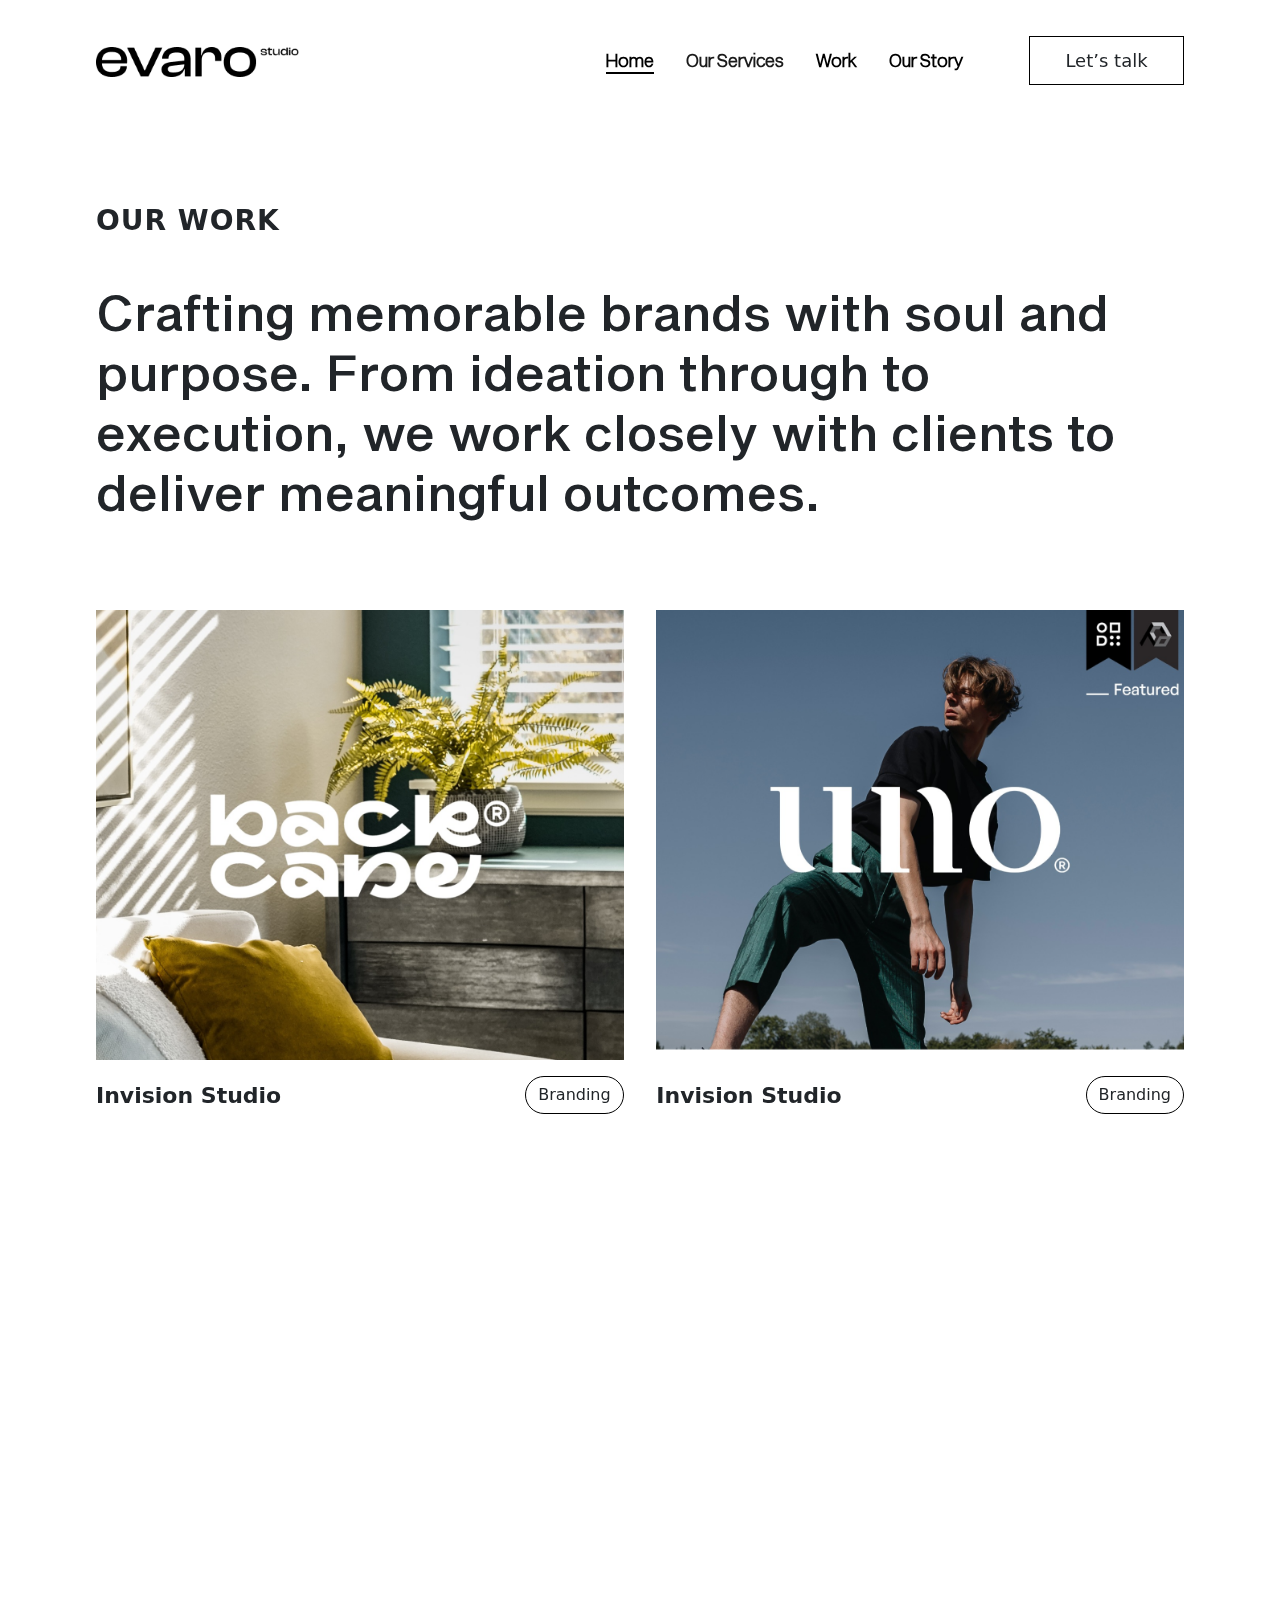
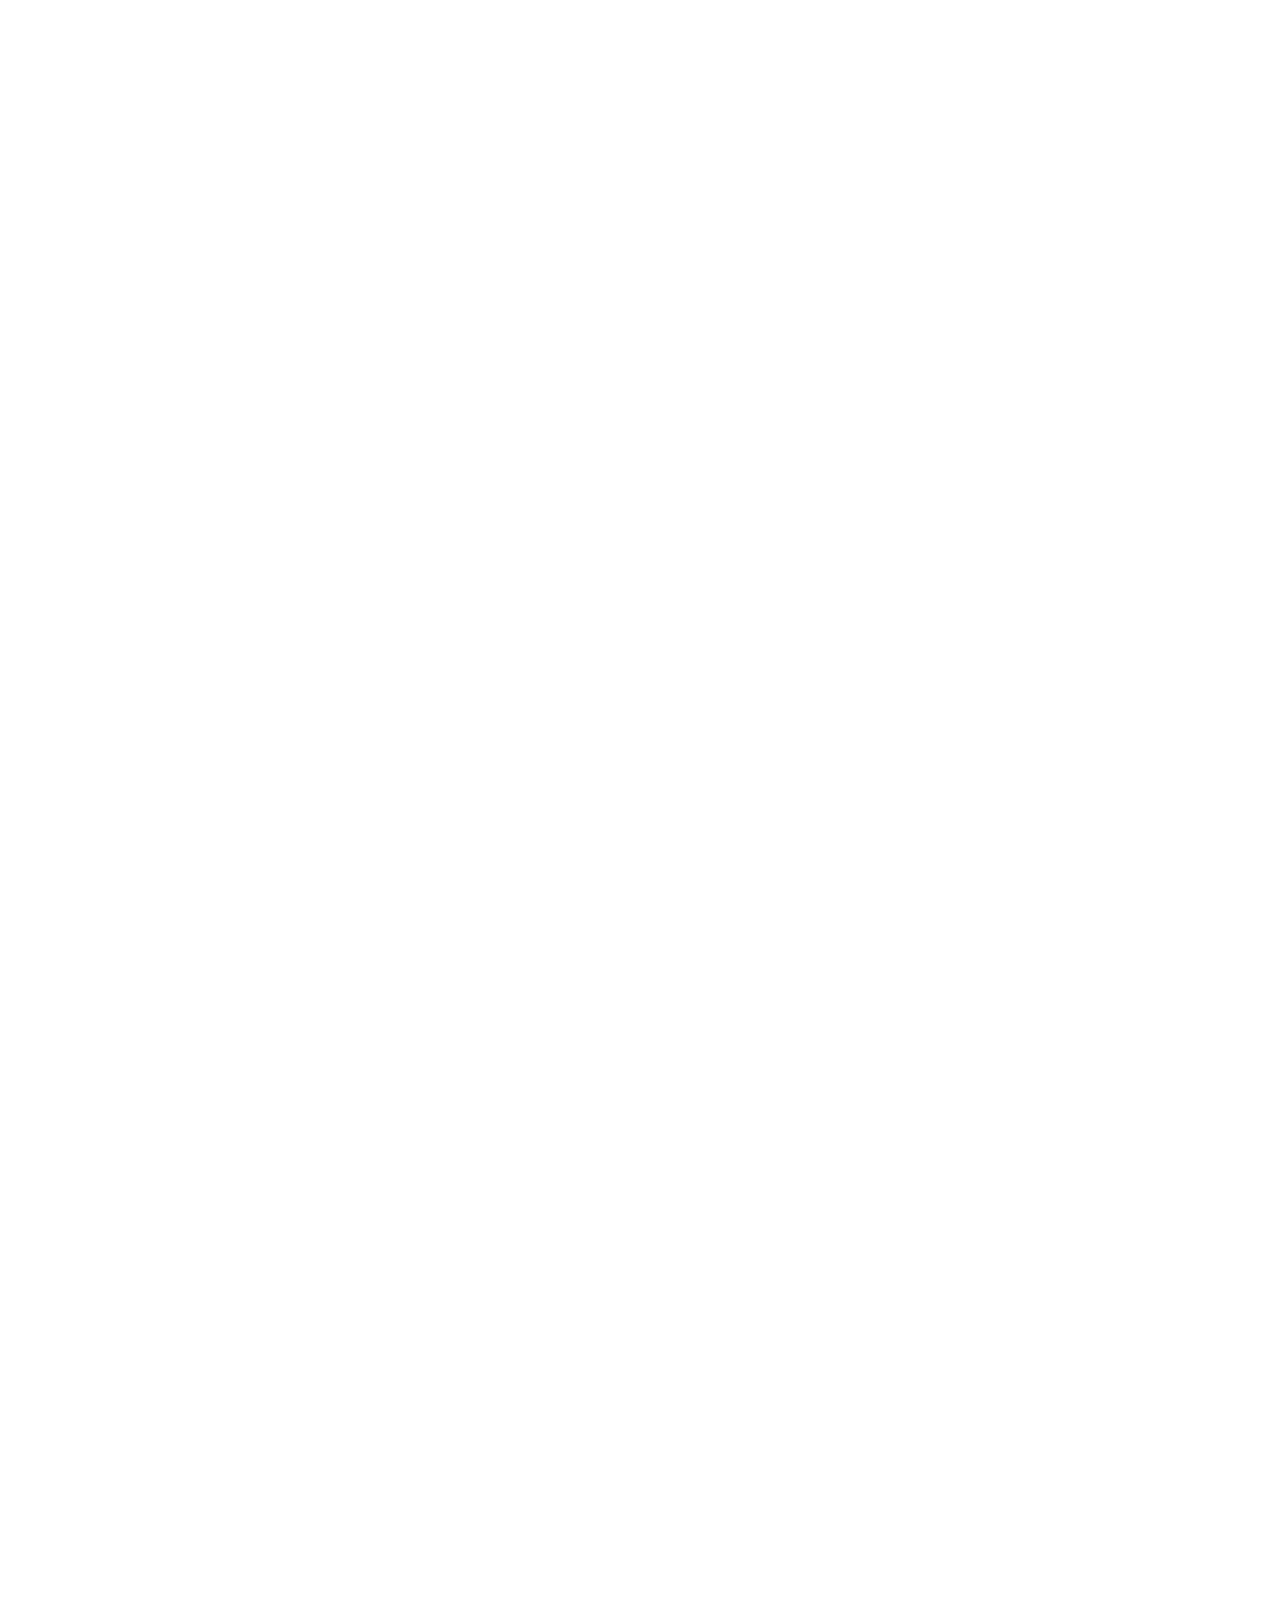
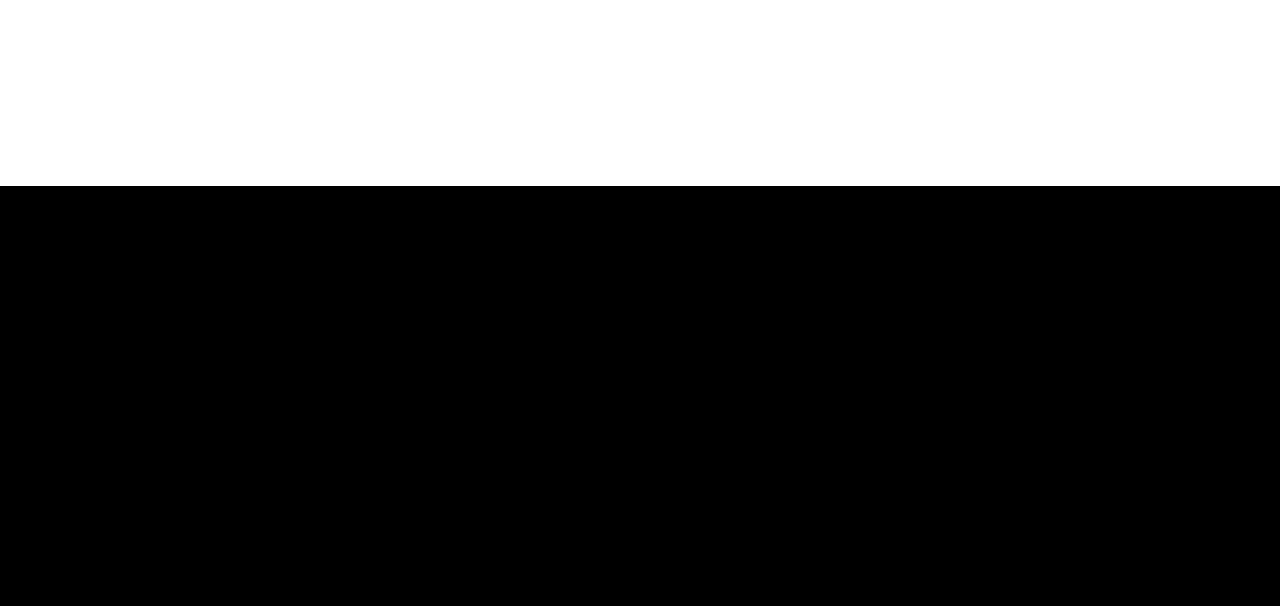
==== commit f75ae150: "add animation to all pages" ====
--- a/pages/brandinfService.html
+++ b/pages/brandinfService.html
@@ -17,6 +17,9 @@
   <link rel="stylesheet" href="../libs/bootstrap/bootstrap.min.css">
   <!-- end -->
 
+  <!-- animation -->
+  <link href="https://unpkg.com/aos@2.3.1/dist/aos.css" rel="stylesheet">
+
   <!-- custom -->
   <link rel="stylesheet" href="../css/style.css">
   <link rel="stylesheet" href="../css/customSpace.css">
@@ -30,7 +33,7 @@
   <main>
 
     <!-- header -->
-    <header>
+    <header data-aos="fade-down">
       <div class="container h-100" data-aos="fade-down">
         <nav class="navbar navbar-expand-lg h-100">
           <div class="container-fluid p-0">
@@ -118,7 +121,7 @@
 
     <!-- hero section -->
     <section class="branding-section-ourWork">
-      <div class="container">
+      <div class="container" data-aos="fade-zoom-in" data-aos-easing="ease-in-back" data-aos-delay="50" data-aos-offset="0">
         <p class="font-32 fw-600 text-uppercase sub-title mb-40">Our work</p>
         <h1 class="line-height-80">
           Crafting memorable brands with soul and purpose. From ideation through to execution, we work closely with
@@ -136,7 +139,7 @@
           <button class="btn tag font-24">Packaging Design</button>
         </div> -->
         <div class="d-flex justify-content-between flex-wrap">
-          <div class="card-image mb-48">
+          <div class="card-image mb-48"data-aos="fade-up">
             <div class="container-img">
               <img src="../images/Image Wrapper.png" alt="Image Wrapper" class="object-cover">
             </div>
@@ -145,7 +148,7 @@
               <span class="font-16 tag">Branding</span>
             </div>
           </div>
-          <div class="card-image mb-48">
+          <div class="card-image mb-48" data-aos="fade-down">
             <div class="container-img">
               <img src="../images/Image Wrapper (3).png" alt="Image Wrapper" class="object-cover">
             </div>
@@ -154,7 +157,7 @@
               <span class="font-16 tag">Branding</span>
             </div>
           </div>
-          <div class="card-image mb-48">
+          <div class="card-image mb-48"data-aos="fade-up">
             <div class="container-img">
               <img src="../images/Image Wrapper (7).png" alt="Image Wrapper" class="object-cover">
             </div>
@@ -163,7 +166,7 @@
               <span class="font-16 tag">UI/UX</span>
             </div>
           </div>
-          <div class="card-image mb-48">
+          <div class="card-image mb-48" data-aos="fade-down">
             <div class="container-img">
               <img src="../images/Image Wrapper (1)1.png" alt="Image Wrapper" class="object-cover">
             </div>
@@ -172,7 +175,7 @@
               <span class="font-16 tag">UI/UX</span>
             </div>
           </div>
-          <div class="card-image mb-48">
+          <div class="card-image mb-48"data-aos="fade-up">
             <div class="container-img">
               <img src="../images/Image Wrapper (2)1.png" alt="Image Wrapper" class="object-cover">
             </div>
@@ -181,7 +184,7 @@
               <span class="font-16 tag">UI/UX</span>
             </div>
           </div>
-          <div class="card-image mb-48">
+          <div class="card-image mb-48" data-aos="fade-down">
             <div class="container-img">
               <img src="../images/Image Wrapper (3)1.png" alt="Image Wrapper" class="object-cover">
             </div>
@@ -190,7 +193,7 @@
               <span class="font-16 tag">UI/UX</span>
             </div>
           </div>
-          <div class="card-image mb-48">
+          <div class="card-image mb-48"data-aos="fade-up">
             <div class="container-img">
               <img src="../images/Image Wrapper (4)1.png" alt="Image Wrapper" class="object-cover">
             </div>
@@ -199,7 +202,7 @@
               <span class="font-16 tag">Branding</span>
             </div>
           </div>
-          <div class="card-image mb-48">
+          <div class="card-image mb-48" data-aos="fade-down">
             <div class="container-img">
               <img src="../images/Image Wrapper (2).png" alt="Image Wrapper" class="object-cover">
             </div>
@@ -214,7 +217,7 @@
     <!-- end Latest Work -->
 
     <!-- contact -->
-    <section class="contact py-160">
+    <section class="contact py-160" data-aos="fade-zoom-in" data-aos-easing="ease-in-back" data-aos-delay="50" data-aos-offset="0">
       <div class="container">
         <p class="font-18 text-uppercase">Contact</p>
         <div class="contact-content">
@@ -233,7 +236,7 @@
     <footer class="footer bg-black py-48">
       <div class="container">
         <div class="py-60 d-flex flex-wrap justify-content-between">
-          <div class="footer-card">
+          <div class="footer-card" data-aos="fade-zoom-in" data-aos-easing="ease-in-back" data-aos-delay="50" data-aos-offset="0">
             <div class="logo mb-32">
               <img src="../images/Logo.png" alt="logo" class="object-contain">
             </div>
@@ -243,7 +246,7 @@
             </p>
             <p class="font-16 text-white">+966-50-828-9831</p>
           </div>
-          <div class="footer-card display-none">
+          <div class="footer-card display-none" data-aos="fade-zoom-in" data-aos-easing="ease-in-back" data-aos-delay="50" data-aos-offset="0">
             <ul class="list-unstyled">
               <li class="text-white font-20 mb-32">Evaro Studio™</li>
               <li class="text-white font-16 mb-24">
@@ -257,7 +260,7 @@
               </li>
             </ul>
           </div>
-          <div class="footer-card display-none">
+          <div class="footer-card display-none" data-aos="fade-zoom-in" data-aos-easing="ease-in-back" data-aos-delay="50" data-aos-offset="0">
             <ul class="list-unstyled">
               <li class="text-white font-20 mb-32">Other Pages</li>
               <li class="text-white font-16 mb-24">
@@ -271,7 +274,7 @@
               </li>
             </ul>
           </div>
-          <div class="footer-card">
+          <div class="footer-card" data-aos="fade-zoom-in" data-aos-easing="ease-in-back" data-aos-delay="50" data-aos-offset="0">
             <ul class="list-unstyled social-media">
               <li class="text-white font-20 mb-32">Social Media</li>
               <li class="text-white font-16 mb-24">
@@ -289,7 +292,7 @@
             </ul>
           </div>
         </div>
-        <div class="d-flex justify-content-between align-items-center flex-wrap">
+        <div class="d-flex justify-content-between align-items-center flex-wrap" data-aos="fade-zoom-in" data-aos-easing="ease-in-back" data-aos-delay="50" data-aos-offset="0">
           <p class="mb-0 font-14 gray-text-light">© 2023 Evaro Studio. All rights reserved.</p>
           <a href="" class="font-14 text-decoration-none gray-text-light">Privacy</a>
         </div>
@@ -298,6 +301,35 @@
     <!-- end footer -->
 
   </main>
+
+  <!-- animation -->
+  <script src="https://unpkg.com/aos@next/dist/aos.js"></script>
+  <script>
+    // You can also pass an optional settings object
+    // below listed default settings
+    AOS.init({
+      // Global settings:
+      disable: false, // accepts following values: 'phone', 'tablet', 'mobile', boolean, expression or function
+      startEvent: 'DOMContentLoaded', // name of the event dispatched on the document, that AOS should initialize on
+      initClassName: 'aos-init', // class applied after initialization
+      animatedClassName: 'aos-animate', // class applied on animation
+      useClassNames: false, // if true, will add content of `data-aos` as classes on scroll
+      disableMutationObserver: false, // disables automatic mutations' detections (advanced)
+      debounceDelay: 50, // the delay on debounce used while resizing window (advanced)
+      throttleDelay: 99, // the delay on throttle used while scrolling the page (advanced)
+
+
+      // Settings that can be overridden on per-element basis, by `data-aos-*` attributes:
+      offset: 120, // offset (in px) from the original trigger point
+      delay: 0, // values from 0 to 3000, with step 50ms
+      duration: 700, // values from 0 to 3000, with step 50ms
+      easing: 'ease', // default easing for AOS animations
+      once: true, // whether animation should happen only once - while scrolling down
+      mirror: false, // whether elements should animate out while scrolling past them
+      anchorPlacement: 'top-bottom', // defines which position of the element regarding to window should trigger the animation
+
+    });
+  </script>
 
 
   <!-- bootstrap -->
